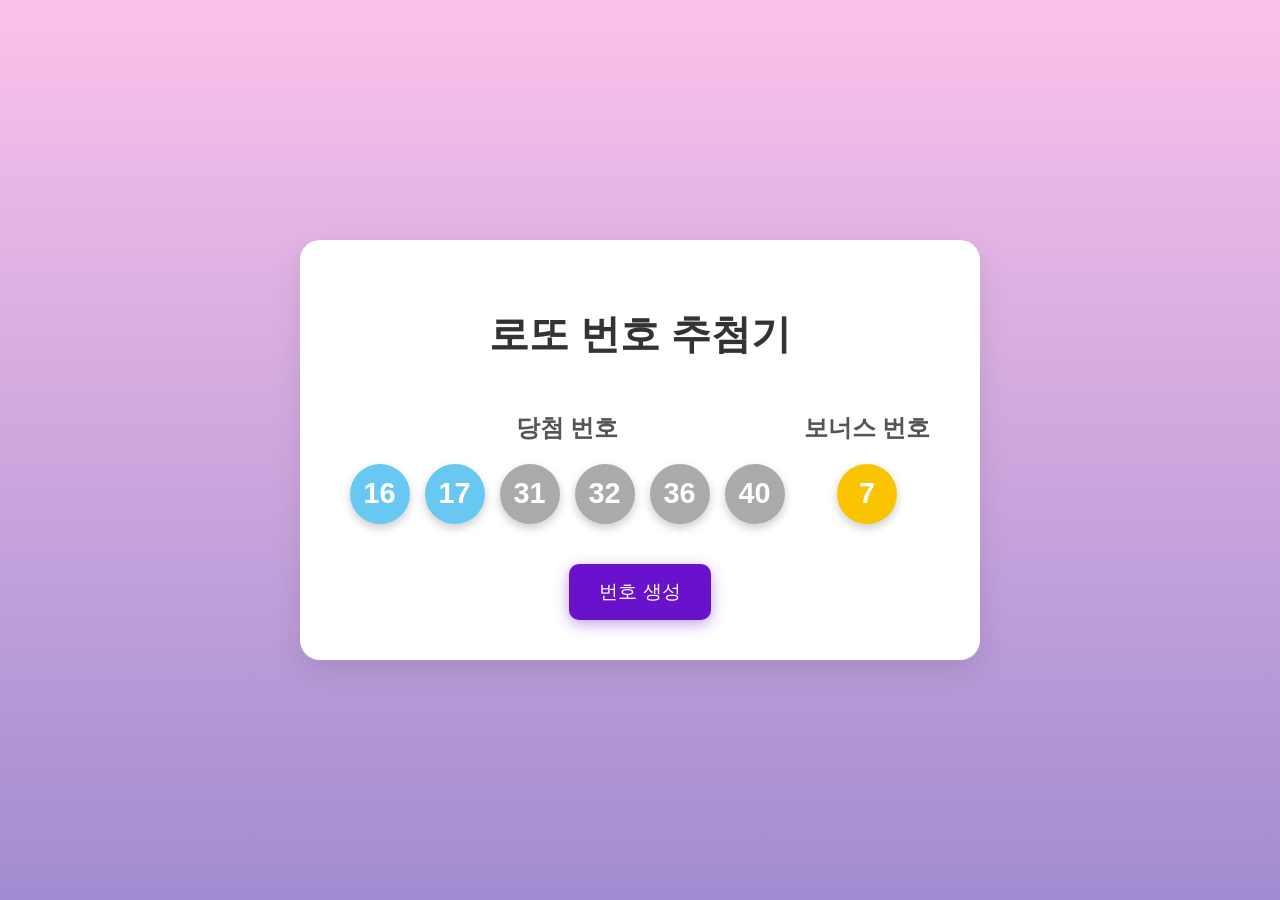
==== index.html @ b3597827 "Initial project upload" ====
<!DOCTYPE html>
<html lang="ko">
<head>
    <meta charset="UTF-8">
    <meta name="viewport" content="width=device-width, initial-scale=1.0">
    <title>로또 번호 추첨기</title>
    <link rel="stylesheet" href="style.css">
</head>
<body>
    <div class="container">
        <h1>로또 번호 추첨기</h1>
        <div class="lotto-numbers">
            <div class="number-group">
                <h2>당첨 번호</h2>
                <div id="winning-numbers" class="ball-container"></div>
            </div>
            <div class="number-group">
                <h2>보너스 번호</h2>
                <div id="bonus-number" class="ball-container"></div>
            </div>
        </div>
        <button id="generate-btn">번호 생성</button>
    </div>
    <script src="main.js"></script>
</body>
</html>
---- style.css ----
body {
    font-family: 'Helvetica Neue', sans-serif;
    background-color: #f0f2f5;
    color: #333;
    display: flex;
    justify-content: center;
    align-items: center;
    height: 100vh;
    margin: 0;
    background-image: linear-gradient(to top, #a18cd1 0%, #fbc2eb 100%);
}

.container {
    background-color: #ffffff;
    padding: 40px;
    border-radius: 20px;
    box-shadow: 0 10px 30px rgba(0, 0, 0, 0.1);
    text-align: center;
    width: 90%;
    max-width: 600px;
}

h1 {
    color: #333;
    margin-bottom: 30px;
    font-size: 2.5em;
}

.lotto-numbers {
    display: flex;
    justify-content: space-around;
    margin-bottom: 40px;
}

.number-group h2 {
    font-size: 1.5em;
    margin-bottom: 20px;
    color: #555;
}

.ball-container {
    display: flex;
    justify-content: center;
    flex-wrap: wrap;
    gap: 15px;
}

.ball {
    width: 60px;
    height: 60px;
    border-radius: 50%;
    display: flex;
    justify-content: center;
    align-items: center;
    font-size: 1.8em;
    font-weight: bold;
    color: #fff;
    box-shadow: 0 4px 10px rgba(0, 0, 0, 0.2);
}

#generate-btn {
    background-color: #6a11cb;
    color: #fff;
    border: none;
    padding: 15px 30px;
    font-size: 1.2em;
    border-radius: 10px;
    cursor: pointer;
    transition: background-color 0.3s, transform 0.2s;
    box-shadow: 0 4px 15px rgba(106, 17, 203, 0.4);
}

#generate-btn:hover {
    background-color: #2575fc;
    transform: translateY(-2px);
}

#generate-btn:active {
    transform: translateY(1px);
    background-color: #0a58ca;
}
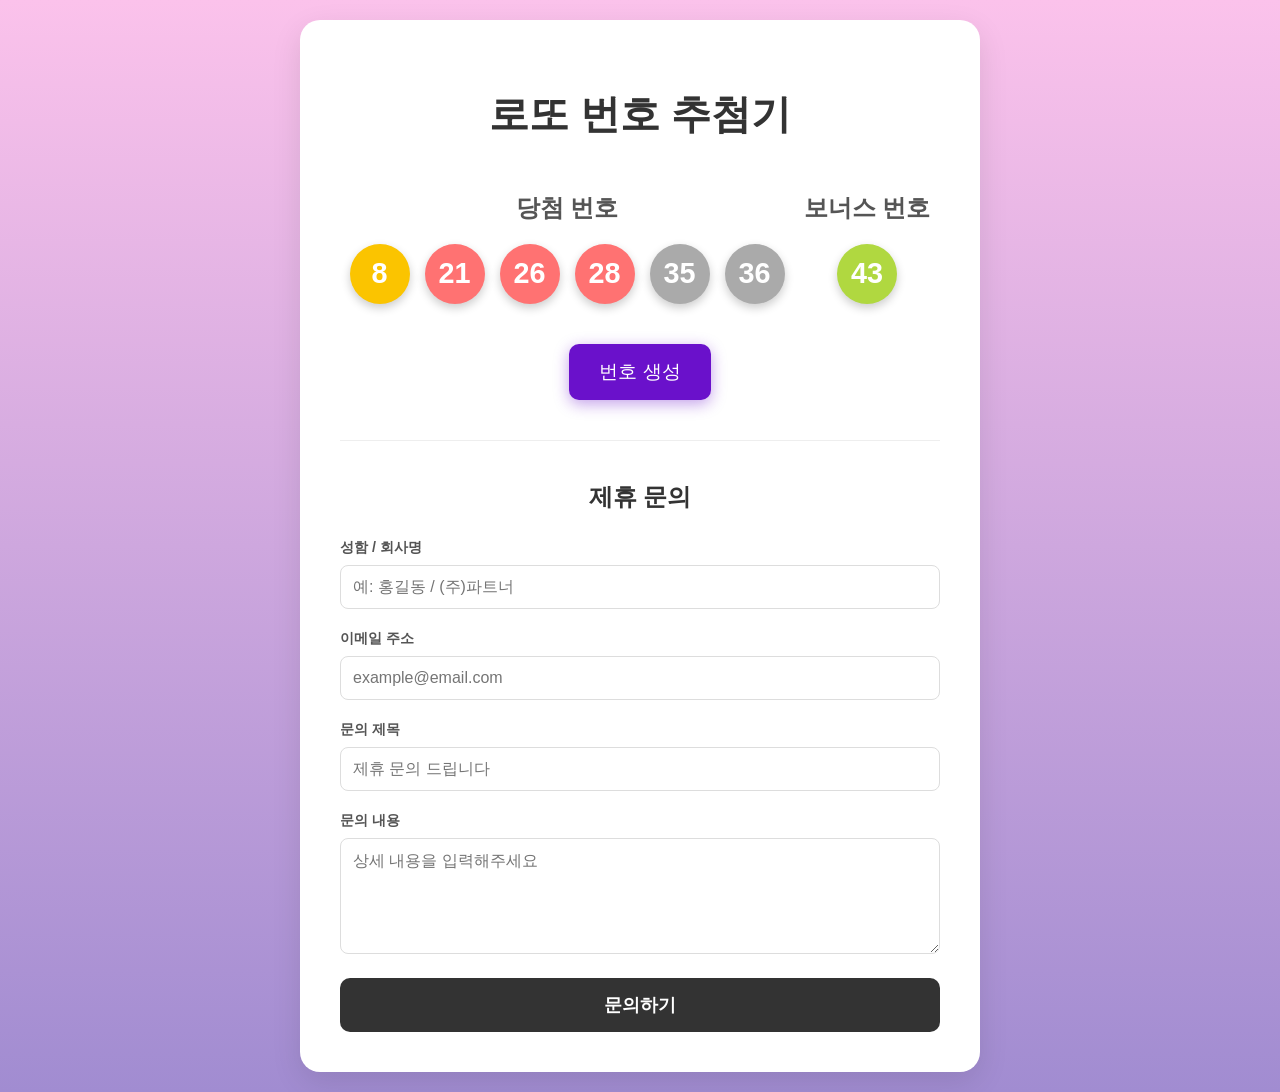
==== commit 7b0c3ccf: "feat: add Formspree contact form for partnership inquiries" ====
--- a/index.html
+++ b/index.html
@@ -20,7 +20,34 @@
             </div>
         </div>
         <button id="generate-btn">번호 생성</button>
+
+        <hr class="divider">
+
+        <div class="contact-section">
+            <h2>제휴 문의</h2>
+            <form action="https://formspree.io/f/xeenjrvq" method="POST" id="contact-form">
+                <div class="input-group">
+                    <label for="name">성함 / 회사명</label>
+                    <input type="text" id="name" name="name" required placeholder="예: 홍길동 / (주)파트너">
+                </div>
+                <div class="input-group">
+                    <label for="email">이메일 주소</label>
+                    <input type="email" id="email" name="_replyto" required placeholder="example@email.com">
+                </div>
+                <div class="input-group">
+                    <label for="subject">문의 제목</label>
+                    <input type="text" id="subject" name="subject" required placeholder="제휴 문의 드립니다">
+                </div>
+                <div class="input-group">
+                    <label for="message">문의 내용</label>
+                    <textarea id="message" name="message" rows="5" required placeholder="상세 내용을 입력해주세요"></textarea>
+                </div>
+                <!-- Honeypot to prevent spam -->
+                <input type="text" name="_gotcha" style="display:none">
+                <button type="submit" id="submit-btn">문의하기</button>
+            </form>
+        </div>
     </div>
     <script src="main.js"></script>
 </body>
-</html>+</html>
--- a/style.css
+++ b/style.css
@@ -5,9 +5,10 @@
     display: flex;
     justify-content: center;
     align-items: center;
-    height: 100vh;
+    min-height: 100vh;
     margin: 0;
     background-image: linear-gradient(to top, #a18cd1 0%, #fbc2eb 100%);
+    padding: 20px 0;
 }
 
 .container {
@@ -79,3 +80,88 @@
     transform: translateY(1px);
     background-color: #0a58ca;
 }
+
+/* 제휴 문의 폼 스타일 */
+.divider {
+    margin: 40px 0;
+    border: 0;
+    border-top: 1px solid #eee;
+}
+
+.contact-section {
+    text-align: left;
+}
+
+.contact-section h2 {
+    text-align: center;
+    color: #333;
+    margin-bottom: 25px;
+}
+
+.input-group {
+    margin-bottom: 20px;
+}
+
+.input-group label {
+    display: block;
+    font-weight: bold;
+    margin-bottom: 8px;
+    color: #555;
+    font-size: 0.9em;
+}
+
+.input-group input,
+.input-group textarea {
+    width: 100%;
+    padding: 12px;
+    border: 1px solid #ddd;
+    border-radius: 8px;
+    font-size: 1em;
+    font-family: inherit;
+    box-sizing: border-box;
+    transition: border-color 0.3s;
+}
+
+.input-group input:focus,
+.input-group textarea:focus {
+    outline: none;
+    border-color: #6a11cb;
+}
+
+#submit-btn {
+    width: 100%;
+    background-color: #333;
+    color: #fff;
+    border: none;
+    padding: 15px;
+    font-size: 1.1em;
+    font-weight: bold;
+    border-radius: 10px;
+    cursor: pointer;
+    transition: background-color 0.3s;
+}
+
+#submit-btn:hover {
+    background-color: #555;
+}
+
+@media (max-width: 480px) {
+    .container {
+        padding: 20px;
+    }
+
+    h1 {
+        font-size: 1.8em;
+    }
+    
+    .ball {
+        width: 45px;
+        height: 45px;
+        font-size: 1.4em;
+    }
+    
+    .lotto-numbers {
+        flex-direction: column;
+        gap: 20px;
+    }
+}
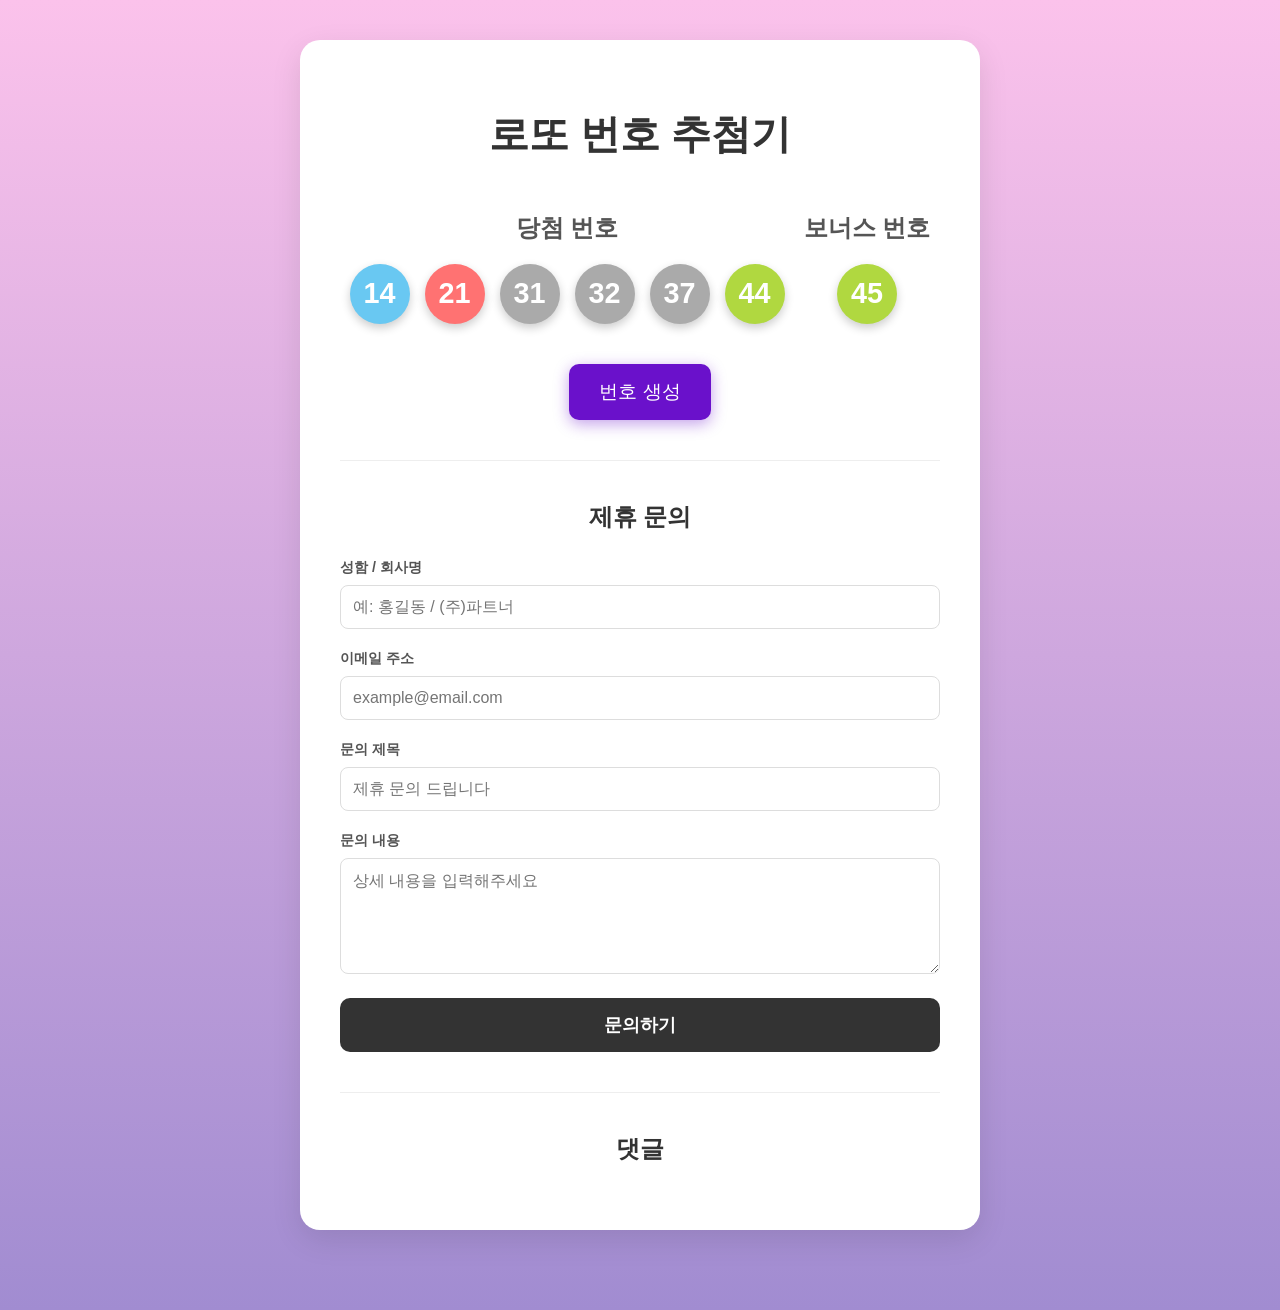
==== commit c4c72e8f: "feat: add Disqus comment section" ====
--- a/index.html
+++ b/index.html
@@ -42,10 +42,34 @@
                     <label for="message">문의 내용</label>
                     <textarea id="message" name="message" rows="5" required placeholder="상세 내용을 입력해주세요"></textarea>
                 </div>
-                <!-- Honeypot to prevent spam -->
                 <input type="text" name="_gotcha" style="display:none">
                 <button type="submit" id="submit-btn">문의하기</button>
             </form>
+        </div>
+
+        <hr class="divider">
+
+        <div class="comments-section">
+            <h2>댓글</h2>
+            <div id="disqus_thread"></div>
+            <script>
+                /**
+                *  RECOMMENDED CONFIGURATION VARIABLES: EDIT AND UNCOMMENT THE SECTION BELOW TO INSERT DYNAMIC VALUES FROM YOUR PLATFORM OR CMS.
+                *  LEARN WHY DEFINING THESE VARIABLES IS IMPORTANT: https://disqus.com/admin/universalcode/#configuration-variables    */
+                /*
+                var disqus_config = function () {
+                this.page.url = window.location.href;  // Replace PAGE_URL with your page's canonical URL variable
+                this.page.identifier = window.location.pathname; // Replace PAGE_IDENTIFIER with your page's unique identifier variable
+                };
+                */
+                (function() { // DON'T EDIT BELOW THIS LINE
+                var d = document, s = d.createElement('script');
+                s.src = 'https://lotto-generator-1.disqus.com/embed.js';
+                s.setAttribute('data-timestamp', +new Date());
+                (d.head || d.body).appendChild(s);
+                })();
+            </script>
+            <noscript>Please enable JavaScript to view the <a href="https://disqus.com/?ref_noscript">comments powered by Disqus.</a></noscript>
         </div>
     </div>
     <script src="main.js"></script>
--- a/style.css
+++ b/style.css
@@ -8,7 +8,7 @@
     min-height: 100vh;
     margin: 0;
     background-image: linear-gradient(to top, #a18cd1 0%, #fbc2eb 100%);
-    padding: 20px 0;
+    padding: 40px 0;
 }
 
 .container {
@@ -19,6 +19,7 @@
     text-align: center;
     width: 90%;
     max-width: 600px;
+    margin-bottom: 40px;
 }
 
 h1 {
@@ -81,23 +82,24 @@
     background-color: #0a58ca;
 }
 
-/* 제휴 문의 폼 스타일 */
+/* 섹션 공통 스타일 */
 .divider {
     margin: 40px 0;
     border: 0;
     border-top: 1px solid #eee;
 }
 
-.contact-section {
+.contact-section, .comments-section {
     text-align: left;
 }
 
-.contact-section h2 {
+.contact-section h2, .comments-section h2 {
     text-align: center;
     color: #333;
     margin-bottom: 25px;
 }
 
+/* 제휴 문의 폼 스타일 */
 .input-group {
     margin-bottom: 20px;
 }
@@ -145,6 +147,11 @@
     background-color: #555;
 }
 
+/* Disqus 스타일 조정 */
+#disqus_thread {
+    margin-top: 20px;
+}
+
 @media (max-width: 480px) {
     .container {
         padding: 20px;
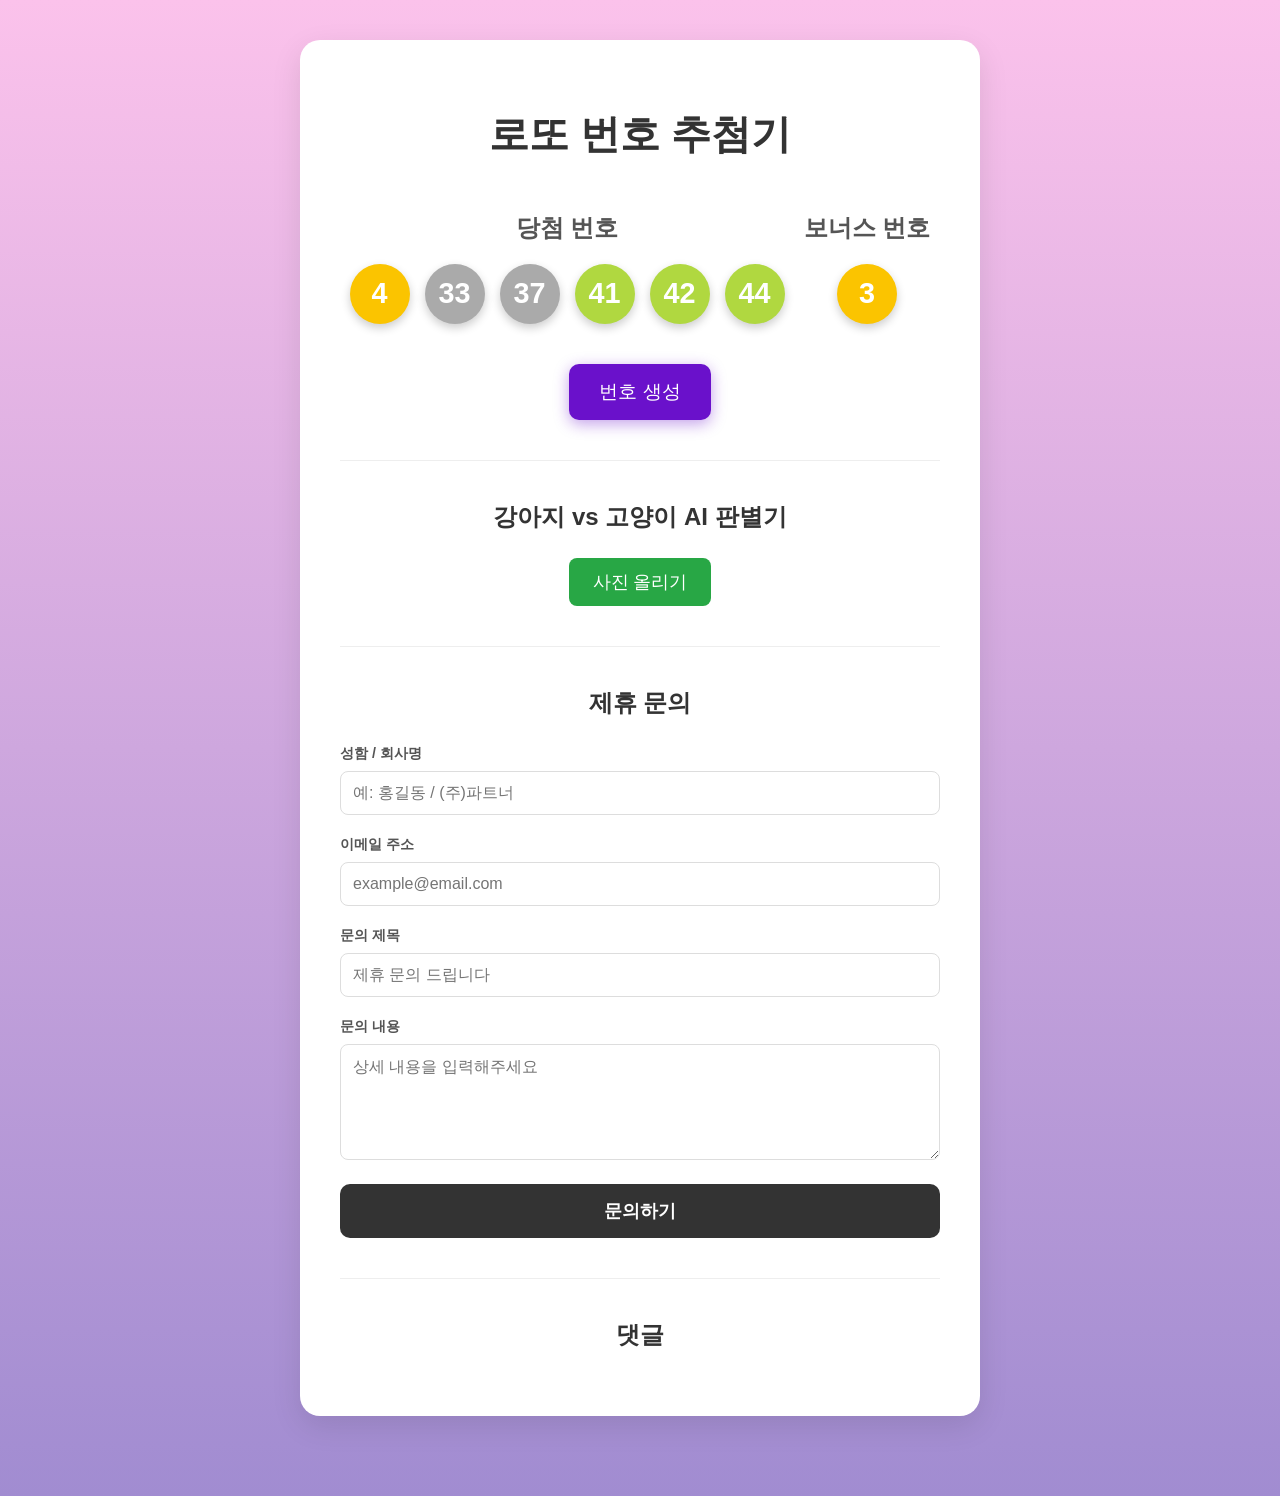
==== commit b873bb5c: "feat: integrate Teachable Machine image classifier (Dog vs Cat)" ====
--- a/index.html
+++ b/index.html
@@ -3,7 +3,7 @@
 <head>
     <meta charset="UTF-8">
     <meta name="viewport" content="width=device-width, initial-scale=1.0">
-    <title>로또 번호 추첨기</title>
+    <title>로또 번호 추첨기 & AI 분류기</title>
     <link rel="stylesheet" href="style.css">
 </head>
 <body>
@@ -20,6 +20,23 @@
             </div>
         </div>
         <button id="generate-btn">번호 생성</button>
+
+        <hr class="divider">
+
+        <!-- AI 강아지/고양이 분류기 섹션 -->
+        <div class="ai-section">
+            <h2>강아지 vs 고양이 AI 판별기</h2>
+            <div class="upload-container">
+                <input type="file" id="image-upload" accept="image/*" hidden>
+                <button id="upload-btn">사진 올리기</button>
+            </div>
+            <div id="image-preview-container">
+                <img id="preview-image" src="" alt="미리보기" style="display:none;">
+            </div>
+            <div id="loading-spinner" style="display:none;">모델 로딩 중...</div>
+            <div id="result-label"></div>
+            <div id="label-container"></div>
+        </div>
 
         <hr class="divider">
 
@@ -53,16 +70,7 @@
             <h2>댓글</h2>
             <div id="disqus_thread"></div>
             <script>
-                /**
-                *  RECOMMENDED CONFIGURATION VARIABLES: EDIT AND UNCOMMENT THE SECTION BELOW TO INSERT DYNAMIC VALUES FROM YOUR PLATFORM OR CMS.
-                *  LEARN WHY DEFINING THESE VARIABLES IS IMPORTANT: https://disqus.com/admin/universalcode/#configuration-variables    */
-                /*
-                var disqus_config = function () {
-                this.page.url = window.location.href;  // Replace PAGE_URL with your page's canonical URL variable
-                this.page.identifier = window.location.pathname; // Replace PAGE_IDENTIFIER with your page's unique identifier variable
-                };
-                */
-                (function() { // DON'T EDIT BELOW THIS LINE
+                (function() { 
                 var d = document, s = d.createElement('script');
                 s.src = 'https://lotto-generator-1.disqus.com/embed.js';
                 s.setAttribute('data-timestamp', +new Date());
@@ -72,6 +80,10 @@
             <noscript>Please enable JavaScript to view the <a href="https://disqus.com/?ref_noscript">comments powered by Disqus.</a></noscript>
         </div>
     </div>
+
+    <!-- TensorFlow.js 및 Teachable Machine 라이브러리 -->
+    <script src="https://cdn.jsdelivr.net/npm/@tensorflow/tfjs@latest/dist/tf.min.js"></script>
+    <script src="https://cdn.jsdelivr.net/npm/@teachablemachine/image@latest/dist/teachablemachine-image.min.js"></script>
     <script src="main.js"></script>
 </body>
 </html>
--- a/style.css
+++ b/style.css
@@ -77,9 +77,50 @@
     transform: translateY(-2px);
 }
 
-#generate-btn:active {
-    transform: translateY(1px);
-    background-color: #0a58ca;
+/* AI 분류기 섹션 스타일 */
+.ai-section {
+    margin: 30px 0;
+}
+
+.upload-container {
+    margin-bottom: 20px;
+}
+
+#upload-btn {
+    background-color: #28a745;
+    color: white;
+    border: none;
+    padding: 12px 24px;
+    font-size: 1.1em;
+    border-radius: 8px;
+    cursor: pointer;
+    transition: background-color 0.3s;
+}
+
+#upload-btn:hover {
+    background-color: #218838;
+}
+
+#image-preview-container {
+    margin: 20px auto;
+    max-width: 300px;
+}
+
+#preview-image {
+    width: 100%;
+    border-radius: 10px;
+    box-shadow: 0 4px 10px rgba(0,0,0,0.1);
+}
+
+#result-label {
+    margin: 20px 0;
+    color: #6a11cb;
+}
+
+#label-container div {
+    font-size: 0.9em;
+    color: #666;
+    margin: 5px 0;
 }
 
 /* 섹션 공통 스타일 */
@@ -93,7 +134,7 @@
     text-align: left;
 }
 
-.contact-section h2, .comments-section h2 {
+.contact-section h2, .comments-section h2, .ai-section h2 {
     text-align: center;
     color: #333;
     margin-bottom: 25px;
@@ -147,7 +188,6 @@
     background-color: #555;
 }
 
-/* Disqus 스타일 조정 */
 #disqus_thread {
     margin-top: 20px;
 }
@@ -156,19 +196,7 @@
     .container {
         padding: 20px;
     }
-
-    h1 {
-        font-size: 1.8em;
-    }
-    
-    .ball {
-        width: 45px;
-        height: 45px;
-        font-size: 1.4em;
-    }
-    
-    .lotto-numbers {
-        flex-direction: column;
-        gap: 20px;
-    }
-}
+    h1 { font-size: 1.8em; }
+    .ball { width: 45px; height: 45px; font-size: 1.4em; }
+    .lotto-numbers { flex-direction: column; gap: 20px; }
+}
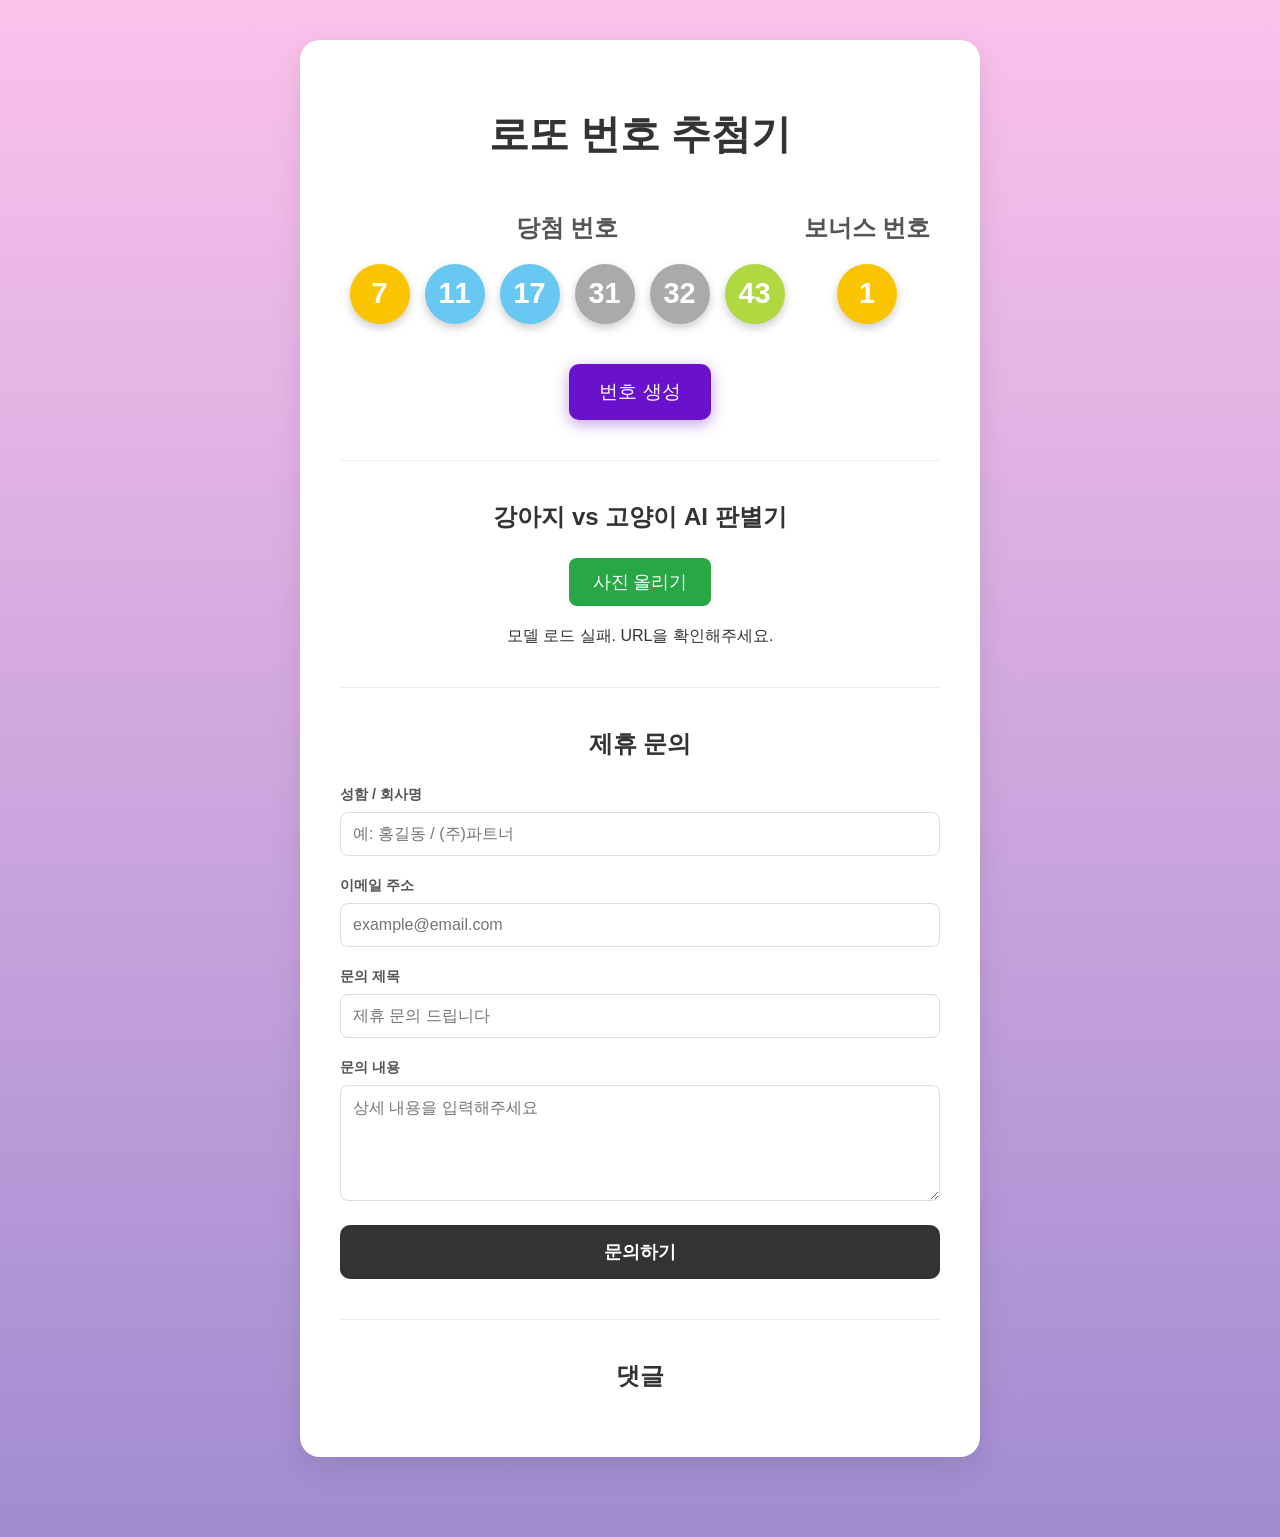
==== commit ba41682e: "feat: add Google AdSense script to <head> for verification" ====
--- a/index.html
+++ b/index.html
@@ -2,6 +2,8 @@
 <html lang="ko">
 <head>
     <meta charset="UTF-8">
+    <script async src="https://pagead2.googlesyndication.com/pagead/js/adsbygoogle.js?client=ca-pub-3419305218211773"
+     crossorigin="anonymous"></script>
     <meta name="viewport" content="width=device-width, initial-scale=1.0">
     <title>로또 번호 추첨기 & AI 분류기</title>
     <link rel="stylesheet" href="style.css">
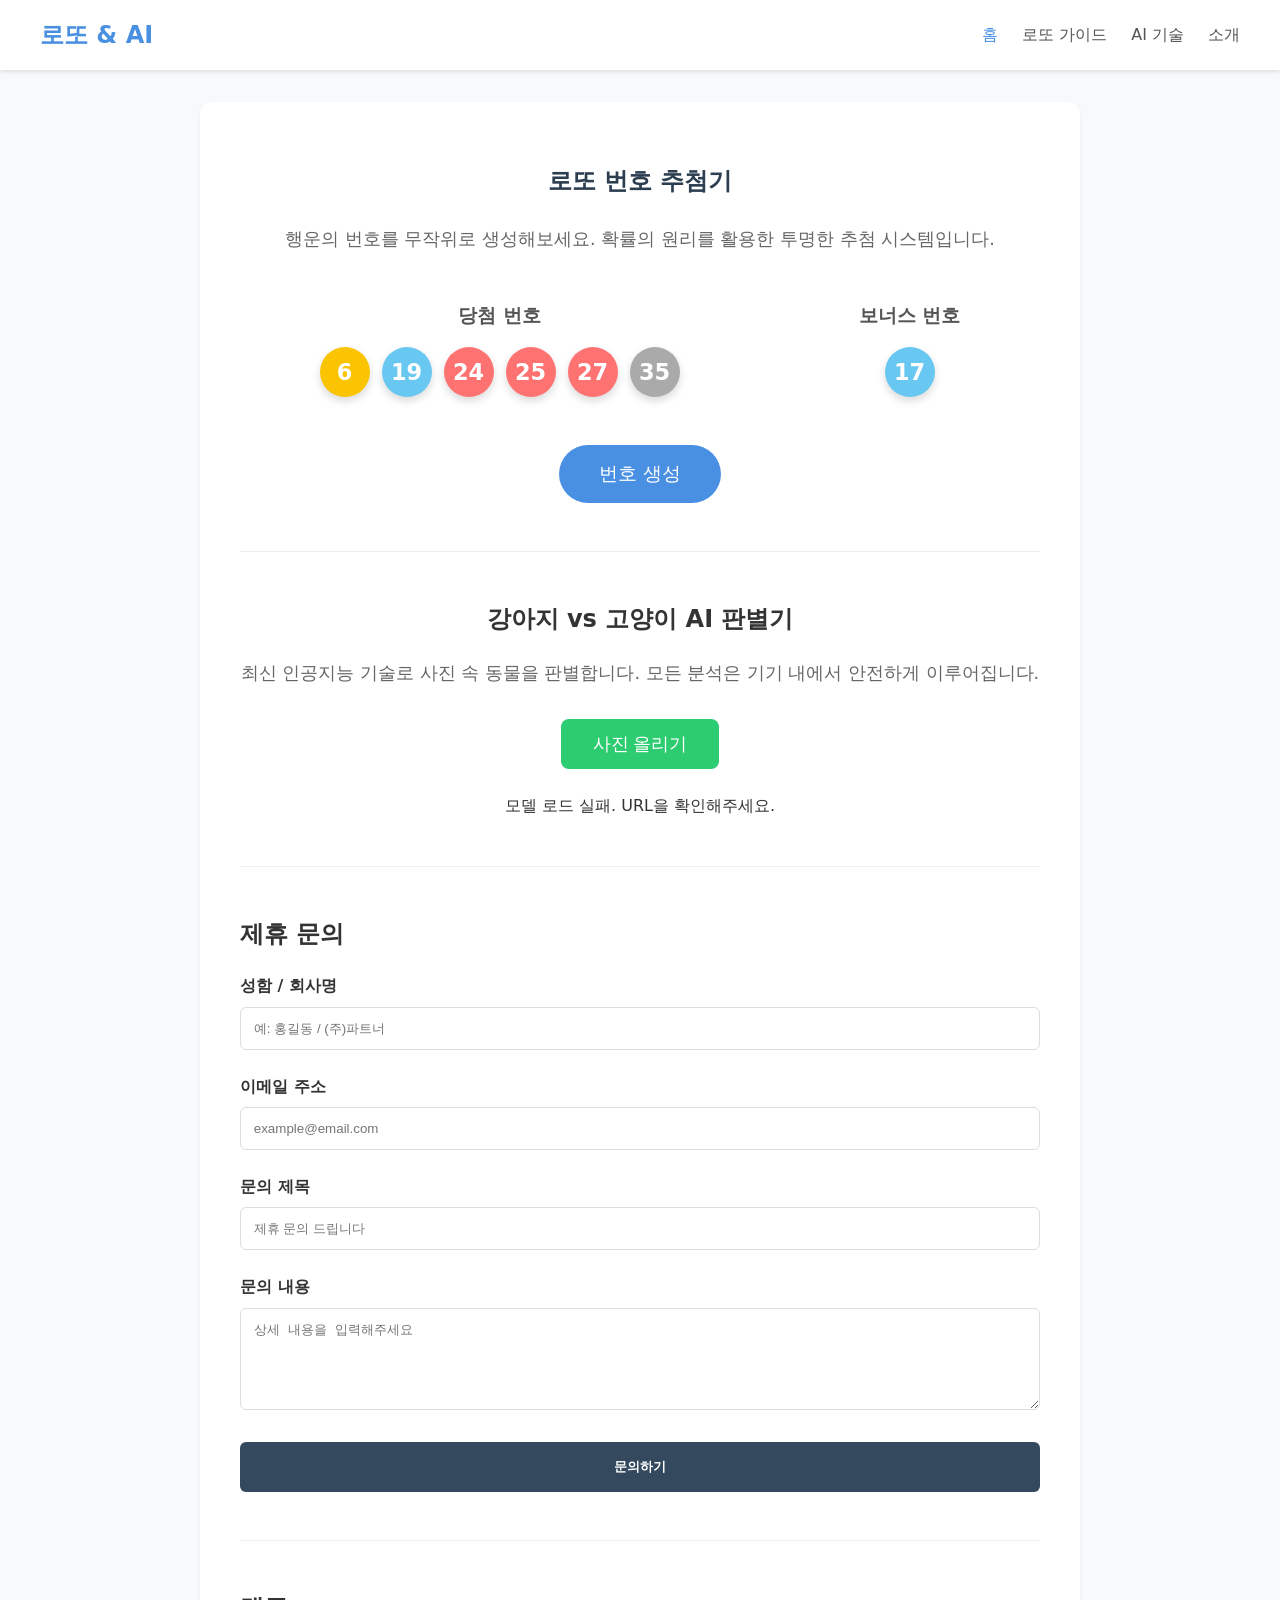
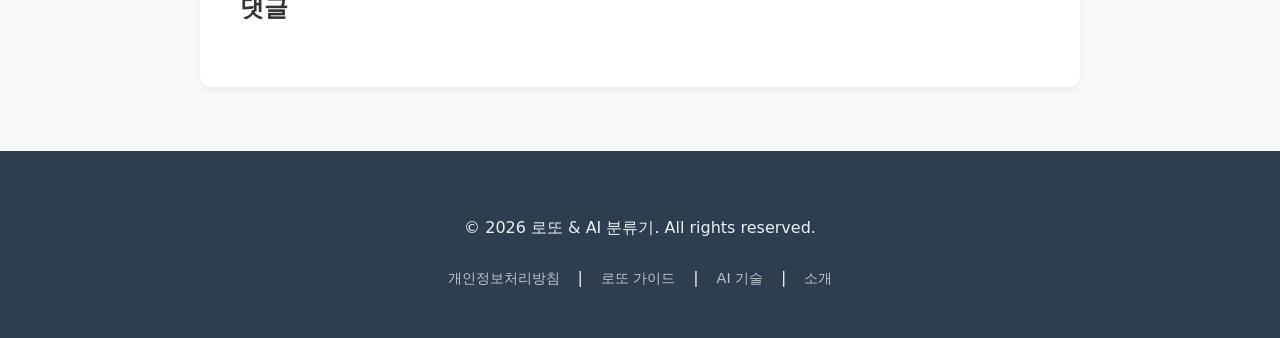
==== commit 268f95c5: "feat: optimize site for AdSense approval (premium content, mandatory pages, pro layout)" ====
--- a/index.html
+++ b/index.html
@@ -9,25 +9,40 @@
     <link rel="stylesheet" href="style.css">
 </head>
 <body>
+    <header>
+        <nav class="navbar">
+            <a href="index.html" class="nav-logo">로또 & AI</a>
+            <ul class="nav-menu">
+                <li><a href="index.html" class="active">홈</a></li>
+                <li><a href="lotto-guide.html">로또 가이드</a></li>
+                <li><a href="ai-tech.html">AI 기술</a></li>
+                <li><a href="about.html">소개</a></li>
+            </ul>
+        </nav>
+    </header>
+
     <div class="container">
-        <h1>로또 번호 추첨기</h1>
-        <div class="lotto-numbers">
-            <div class="number-group">
-                <h2>당첨 번호</h2>
-                <div id="winning-numbers" class="ball-container"></div>
+        <section class="tool-section">
+            <h1>로또 번호 추첨기</h1>
+            <p class="tool-description">행운의 번호를 무작위로 생성해보세요. 확률의 원리를 활용한 투명한 추첨 시스템입니다.</p>
+            <div class="lotto-numbers">
+                <div class="number-group">
+                    <h2>당첨 번호</h2>
+                    <div id="winning-numbers" class="ball-container"></div>
+                </div>
+                <div class="number-group">
+                    <h2>보너스 번호</h2>
+                    <div id="bonus-number" class="ball-container"></div>
+                </div>
             </div>
-            <div class="number-group">
-                <h2>보너스 번호</h2>
-                <div id="bonus-number" class="ball-container"></div>
-            </div>
-        </div>
-        <button id="generate-btn">번호 생성</button>
+            <button id="generate-btn">번호 생성</button>
+        </section>
 
         <hr class="divider">
 
-        <!-- AI 강아지/고양이 분류기 섹션 -->
-        <div class="ai-section">
+        <section class="tool-section">
             <h2>강아지 vs 고양이 AI 판별기</h2>
+            <p class="tool-description">최신 인공지능 기술로 사진 속 동물을 판별합니다. 모든 분석은 기기 내에서 안전하게 이루어집니다.</p>
             <div class="upload-container">
                 <input type="file" id="image-upload" accept="image/*" hidden>
                 <button id="upload-btn">사진 올리기</button>
@@ -38,7 +53,7 @@
             <div id="loading-spinner" style="display:none;">모델 로딩 중...</div>
             <div id="result-label"></div>
             <div id="label-container"></div>
-        </div>
+        </section>
 
         <hr class="divider">
 
@@ -83,6 +98,18 @@
         </div>
     </div>
 
+    <footer>
+        <div class="footer-content">
+            <p>&copy; 2026 로또 & AI 분류기. All rights reserved.</p>
+            <div class="footer-links">
+                <a href="privacy.html">개인정보처리방침</a> | 
+                <a href="lotto-guide.html">로또 가이드</a> | 
+                <a href="ai-tech.html">AI 기술</a> | 
+                <a href="about.html">소개</a>
+            </div>
+        </div>
+    </footer>
+
     <!-- TensorFlow.js 및 Teachable Machine 라이브러리 -->
     <script src="https://cdn.jsdelivr.net/npm/@tensorflow/tfjs@latest/dist/tf.min.js"></script>
     <script src="https://cdn.jsdelivr.net/npm/@teachablemachine/image@latest/dist/teachablemachine-image.min.js"></script>
--- a/style.css
+++ b/style.css
@@ -1,202 +1,249 @@
 body {
-    font-family: 'Helvetica Neue', sans-serif;
-    background-color: #f0f2f5;
+    font-family: 'Pretendard', -apple-system, BlinkMacSystemFont, system-ui, Roboto, sans-serif;
+    background-color: #f8f9fa;
     color: #333;
+    line-height: 1.6;
+    margin: 0;
+    display: block; /* Reset from previous flex */
+    min-height: 100vh;
+}
+
+/* Header & Navbar */
+header {
+    background-color: #ffffff;
+    box-shadow: 0 2px 4px rgba(0,0,0,0.1);
+    position: sticky;
+    top: 0;
+    z-index: 1000;
+}
+
+.navbar {
+    display: flex;
+    justify-content: space-between;
+    align-items: center;
+    padding: 1rem 2rem;
+    max-width: 1200px;
+    margin: 0 auto;
+}
+
+.nav-logo {
+    font-size: 1.5rem;
+    font-weight: 800;
+    color: #4a90e2;
+    text-decoration: none;
+}
+
+.nav-menu {
+    list-style: none;
+    display: flex;
+    gap: 1.5rem;
+    margin: 0;
+    padding: 0;
+}
+
+.nav-menu a {
+    text-decoration: none;
+    color: #555;
+    font-weight: 500;
+    transition: color 0.3s;
+}
+
+.nav-menu a:hover, .nav-menu a.active {
+    color: #4a90e2;
+}
+
+.container {
+    max-width: 800px;
+    margin: 2rem auto;
+    padding: 2.5rem;
+    background-color: white;
+    border-radius: 12px;
+    box-shadow: 0 4px 6px rgba(0,0,0,0.05);
+}
+
+/* Content Pages */
+.content-page h1 {
+    color: #2c3e50;
+    border-bottom: 2px solid #4a90e2;
+    padding-bottom: 0.5rem;
+    margin-bottom: 2rem;
+    text-align: left;
+}
+
+.content-page section {
+    margin-bottom: 2.5rem;
+}
+
+.content-page h2 {
+    color: #34495e;
+    font-size: 1.3rem;
+    margin-bottom: 1rem;
+    text-align: left;
+}
+
+/* Tool Sections on Home */
+.tool-section {
+    text-align: center;
+}
+
+.tool-description {
+    color: #666;
+    margin-bottom: 2rem;
+    font-size: 1.1rem;
+}
+
+h1 {
+    text-align: center;
+    color: #2c3e50;
+    margin-bottom: 1.5rem;
+}
+
+.lotto-numbers {
+    display: flex;
+    justify-content: space-around;
+    margin-bottom: 3rem;
+    gap: 20px;
+}
+
+.number-group h2 {
+    font-size: 1.2rem;
+    margin-bottom: 1rem;
+    color: #555;
+}
+
+.ball-container {
+    display: flex;
+    justify-content: center;
+    flex-wrap: wrap;
+    gap: 12px;
+}
+
+.ball {
+    width: 50px;
+    height: 50px;
+    border-radius: 50%;
     display: flex;
     justify-content: center;
     align-items: center;
-    min-height: 100vh;
-    margin: 0;
-    background-image: linear-gradient(to top, #a18cd1 0%, #fbc2eb 100%);
-    padding: 40px 0;
-}
-
-.container {
-    background-color: #ffffff;
-    padding: 40px;
-    border-radius: 20px;
-    box-shadow: 0 10px 30px rgba(0, 0, 0, 0.1);
-    text-align: center;
-    width: 90%;
-    max-width: 600px;
-    margin-bottom: 40px;
-}
-
-h1 {
-    color: #333;
-    margin-bottom: 30px;
-    font-size: 2.5em;
-}
-
-.lotto-numbers {
-    display: flex;
-    justify-content: space-around;
-    margin-bottom: 40px;
-}
-
-.number-group h2 {
-    font-size: 1.5em;
-    margin-bottom: 20px;
-    color: #555;
-}
-
-.ball-container {
-    display: flex;
-    justify-content: center;
-    flex-wrap: wrap;
-    gap: 15px;
-}
-
-.ball {
-    width: 60px;
-    height: 60px;
-    border-radius: 50%;
-    display: flex;
-    justify-content: center;
-    align-items: center;
-    font-size: 1.8em;
+    font-size: 1.4rem;
     font-weight: bold;
     color: #fff;
-    box-shadow: 0 4px 10px rgba(0, 0, 0, 0.2);
+    box-shadow: 0 4px 8px rgba(0, 0, 0, 0.15);
 }
 
 #generate-btn {
-    background-color: #6a11cb;
+    background-color: #4a90e2;
     color: #fff;
     border: none;
-    padding: 15px 30px;
-    font-size: 1.2em;
-    border-radius: 10px;
+    padding: 1rem 2.5rem;
+    font-size: 1.2rem;
+    border-radius: 50px;
     cursor: pointer;
     transition: background-color 0.3s, transform 0.2s;
-    box-shadow: 0 4px 15px rgba(106, 17, 203, 0.4);
 }
 
 #generate-btn:hover {
-    background-color: #2575fc;
+    background-color: #357abd;
     transform: translateY(-2px);
 }
 
-/* AI 분류기 섹션 스타일 */
 .ai-section {
-    margin: 30px 0;
-}
-
-.upload-container {
-    margin-bottom: 20px;
+    margin: 2rem 0;
 }
 
 #upload-btn {
-    background-color: #28a745;
+    background-color: #2ecc71;
     color: white;
     border: none;
-    padding: 12px 24px;
-    font-size: 1.1em;
+    padding: 0.8rem 2rem;
+    font-size: 1.1rem;
     border-radius: 8px;
     cursor: pointer;
     transition: background-color 0.3s;
 }
 
 #upload-btn:hover {
-    background-color: #218838;
+    background-color: #27ae60;
 }
 
 #image-preview-container {
-    margin: 20px auto;
+    margin: 1.5rem auto;
     max-width: 300px;
 }
 
 #preview-image {
     width: 100%;
     border-radius: 10px;
-    box-shadow: 0 4px 10px rgba(0,0,0,0.1);
-}
-
-#result-label {
-    margin: 20px 0;
-    color: #6a11cb;
-}
-
-#label-container div {
-    font-size: 0.9em;
-    color: #666;
-    margin: 5px 0;
-}
-
-/* 섹션 공통 스타일 */
+}
+
 .divider {
-    margin: 40px 0;
+    margin: 3rem 0;
     border: 0;
     border-top: 1px solid #eee;
 }
 
-.contact-section, .comments-section {
+/* Footer */
+footer {
+    background-color: #2c3e50;
+    color: #ecf0f1;
+    padding: 3rem 1rem;
+    margin-top: 4rem;
+}
+
+.footer-content {
+    max-width: 1200px;
+    margin: 0 auto;
+    text-align: center;
+}
+
+.footer-links {
+    margin-top: 1.5rem;
+}
+
+.footer-links a {
+    color: #bdc3c7;
+    text-decoration: none;
+    margin: 0 0.8rem;
+    font-size: 0.9rem;
+}
+
+.footer-links a:hover {
+    color: #ffffff;
+}
+
+/* Form Styles */
+.input-group {
+    margin-bottom: 1.5rem;
     text-align: left;
-}
-
-.contact-section h2, .comments-section h2, .ai-section h2 {
-    text-align: center;
-    color: #333;
-    margin-bottom: 25px;
-}
-
-/* 제휴 문의 폼 스타일 */
-.input-group {
-    margin-bottom: 20px;
 }
 
 .input-group label {
     display: block;
-    font-weight: bold;
-    margin-bottom: 8px;
-    color: #555;
-    font-size: 0.9em;
-}
-
-.input-group input,
-.input-group textarea {
+    margin-bottom: 0.5rem;
+    font-weight: 600;
+}
+
+.input-group input, .input-group textarea {
     width: 100%;
-    padding: 12px;
+    padding: 0.8rem;
     border: 1px solid #ddd;
-    border-radius: 8px;
-    font-size: 1em;
-    font-family: inherit;
+    border-radius: 6px;
     box-sizing: border-box;
-    transition: border-color 0.3s;
-}
-
-.input-group input:focus,
-.input-group textarea:focus {
-    outline: none;
-    border-color: #6a11cb;
 }
 
 #submit-btn {
     width: 100%;
-    background-color: #333;
-    color: #fff;
+    background-color: #34495e;
+    color: white;
+    padding: 1rem;
     border: none;
-    padding: 15px;
-    font-size: 1.1em;
+    border-radius: 6px;
     font-weight: bold;
-    border-radius: 10px;
     cursor: pointer;
-    transition: background-color 0.3s;
-}
-
-#submit-btn:hover {
-    background-color: #555;
-}
-
-#disqus_thread {
-    margin-top: 20px;
-}
-
-@media (max-width: 480px) {
-    .container {
-        padding: 20px;
-    }
-    h1 { font-size: 1.8em; }
-    .ball { width: 45px; height: 45px; font-size: 1.4em; }
-    .lotto-numbers { flex-direction: column; gap: 20px; }
-}
+}
+
+@media (max-width: 600px) {
+    .navbar { flex-direction: column; gap: 1rem; }
+    .lotto-numbers { flex-direction: column; }
+    .container { margin: 1rem; padding: 1.5rem; }
+}
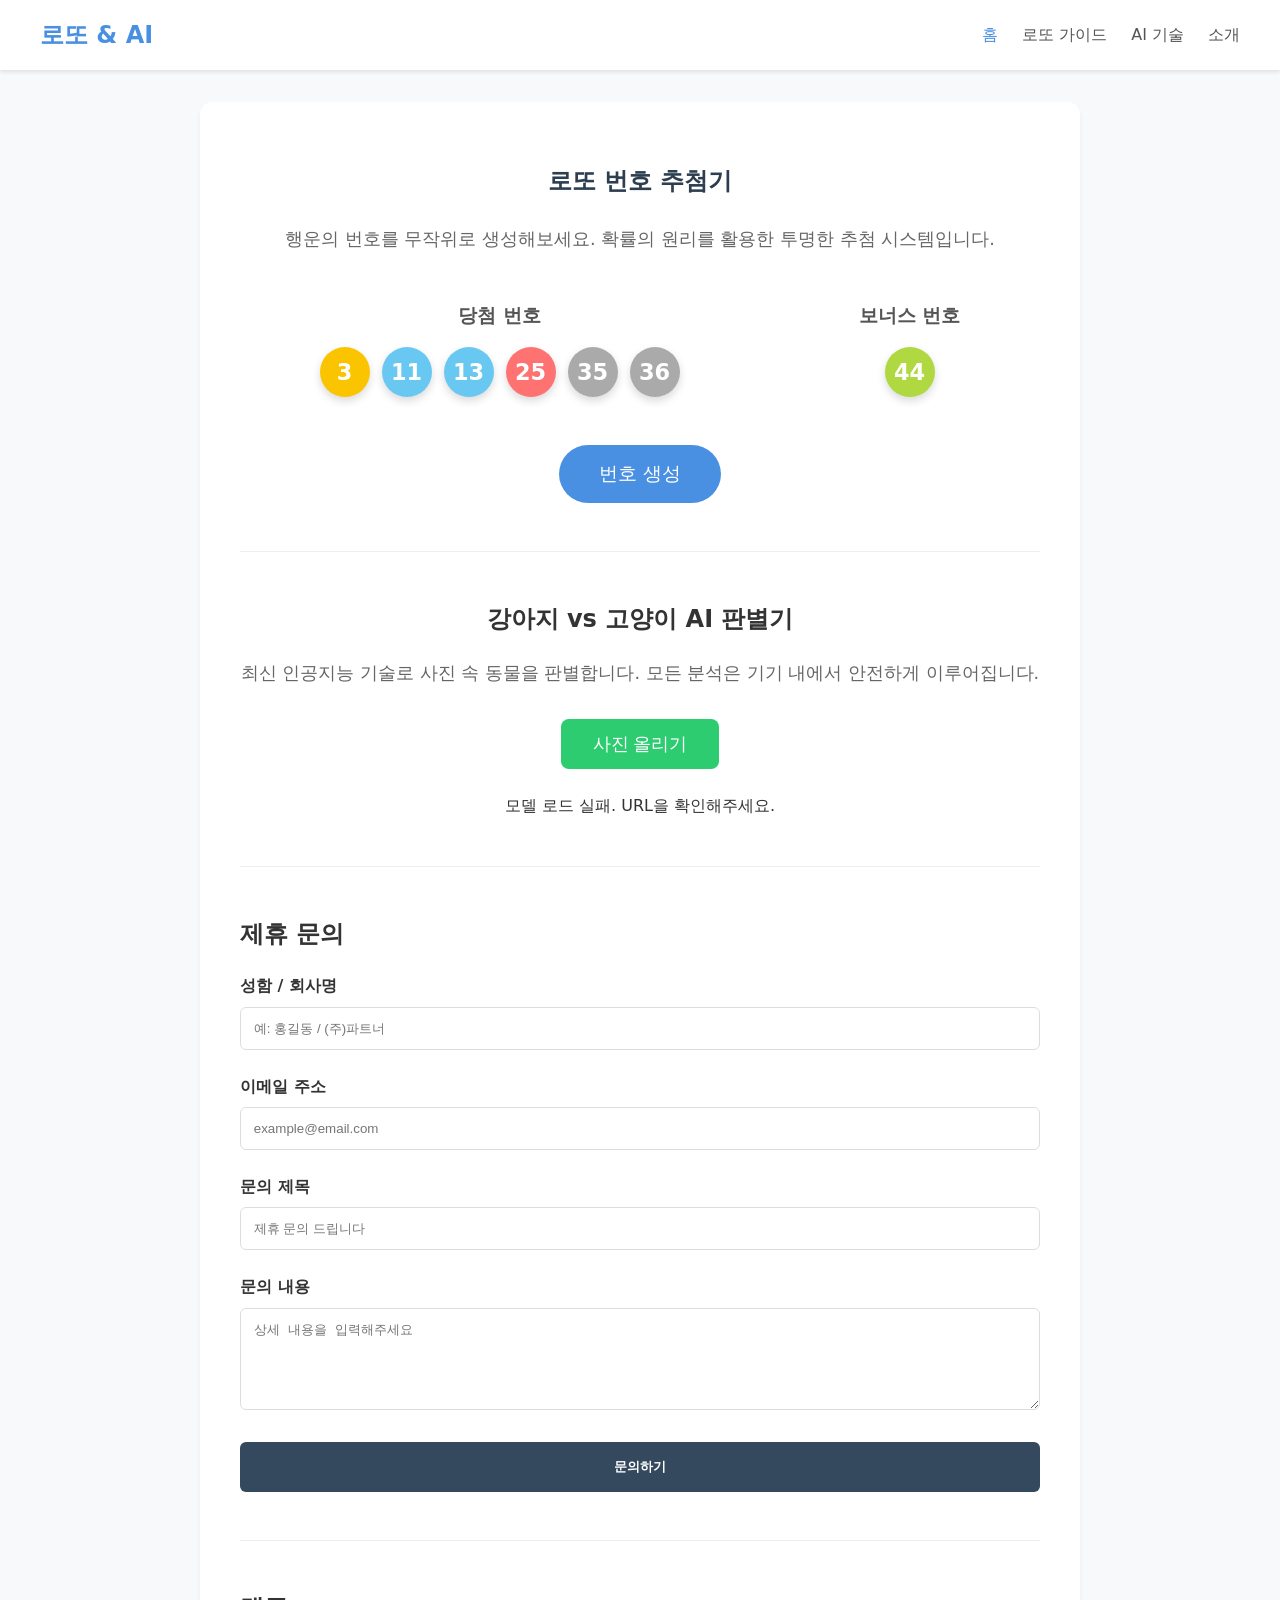
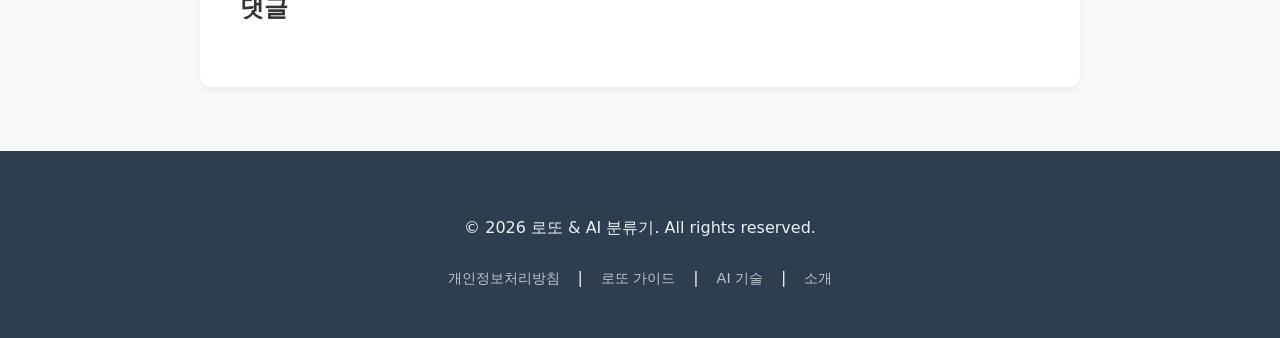
==== commit 38ae20cc: "feat: add Google Analytics (gtag.js) to all pages" ====
--- a/index.html
+++ b/index.html
@@ -4,6 +4,15 @@
     <meta charset="UTF-8">
     <script async src="https://pagead2.googlesyndication.com/pagead/js/adsbygoogle.js?client=ca-pub-3419305218211773"
      crossorigin="anonymous"></script>
+    <!-- Google tag (gtag.js) -->
+    <script async src="https://www.googletagmanager.com/gtag/js?id=G-RX0TB413GZ"></script>
+    <script>
+      window.dataLayer = window.dataLayer || [];
+      function gtag(){dataLayer.push(arguments);}
+      gtag('js', new Date());
+
+      gtag('config', 'G-RX0TB413GZ');
+    </script>
     <meta name="viewport" content="width=device-width, initial-scale=1.0">
     <title>로또 번호 추첨기 & AI 분류기</title>
     <link rel="stylesheet" href="style.css">
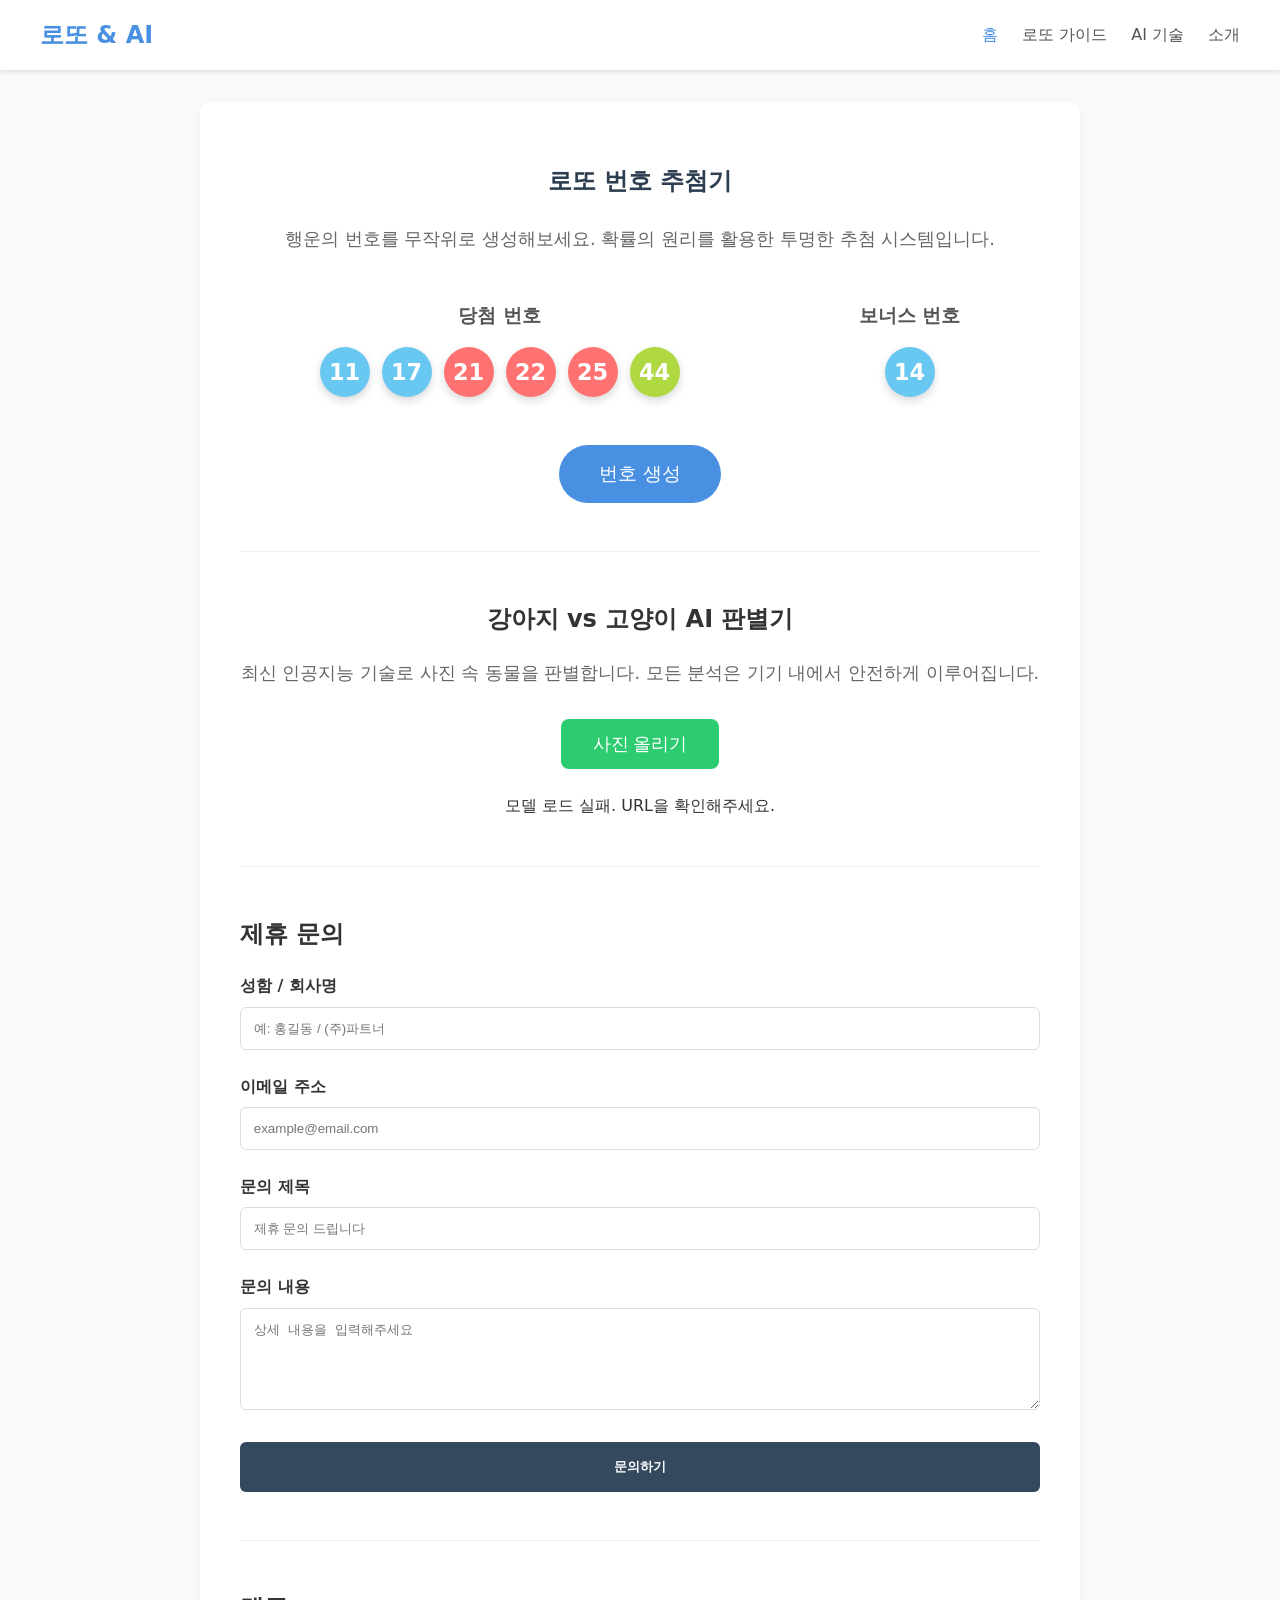
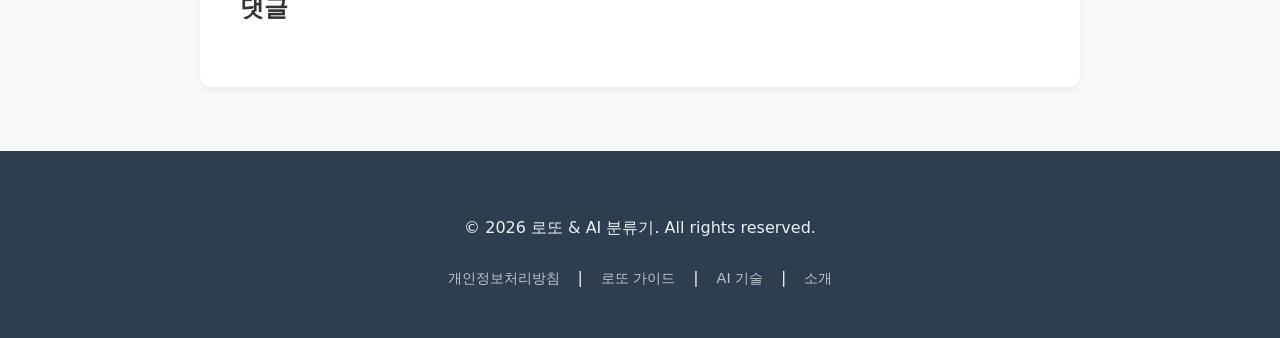
==== commit d4e194cc: "feat: add Microsoft Clarity tracking to all pages" ====
--- a/index.html
+++ b/index.html
@@ -12,6 +12,13 @@
       gtag('js', new Date());
 
       gtag('config', 'G-RX0TB413GZ');
+    </script>
+    <script type="text/javascript">
+        (function(c,l,a,r,i,t,y){
+            c[a]=c[a]||function(){(c[a].q=c[a].q||[]).push(arguments)};
+            t=l.createElement(r);t.async=1;t.src="https://www.clarity.ms/tag/"+i;
+            y=l.getElementsByTagName(r)[0];y.parentNode.insertBefore(t,y);
+        })(window, document, "clarity", "script", "wm9b9erccf");
     </script>
     <meta name="viewport" content="width=device-width, initial-scale=1.0">
     <title>로또 번호 추첨기 & AI 분류기</title>
